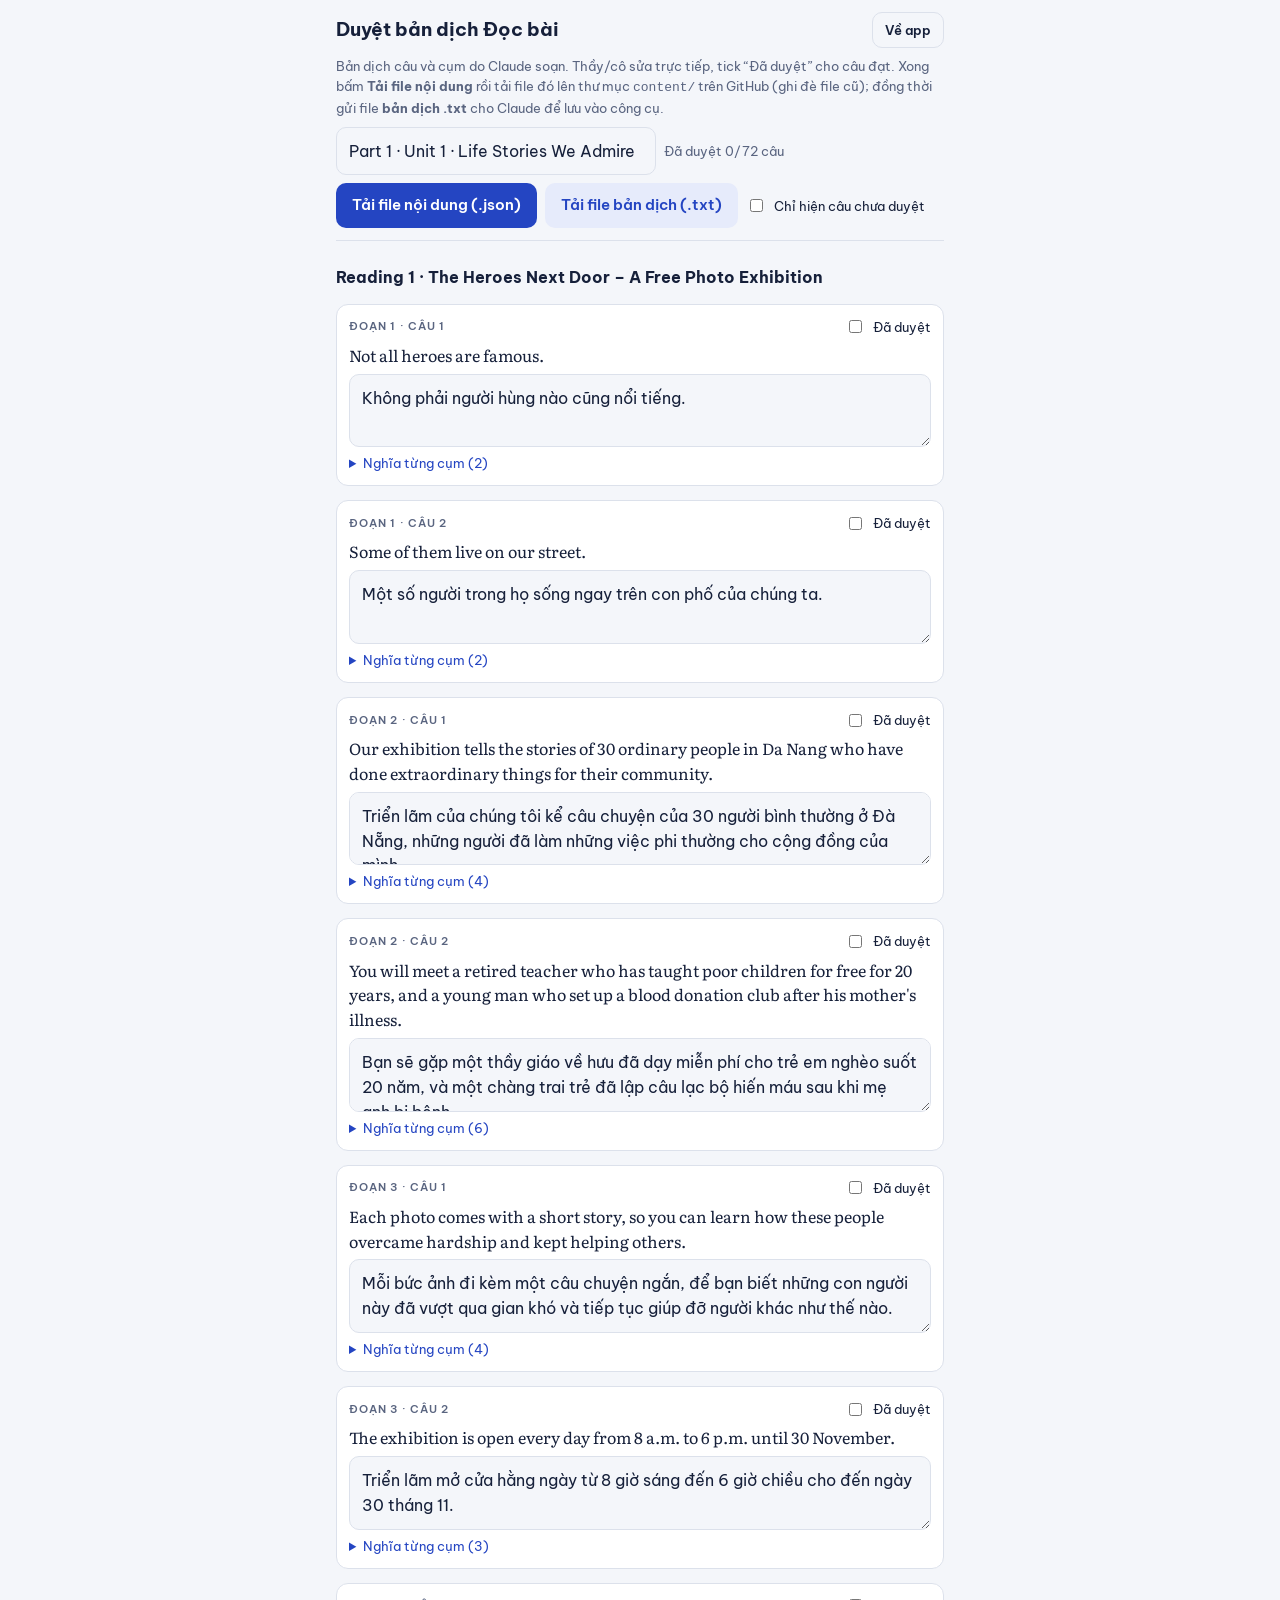
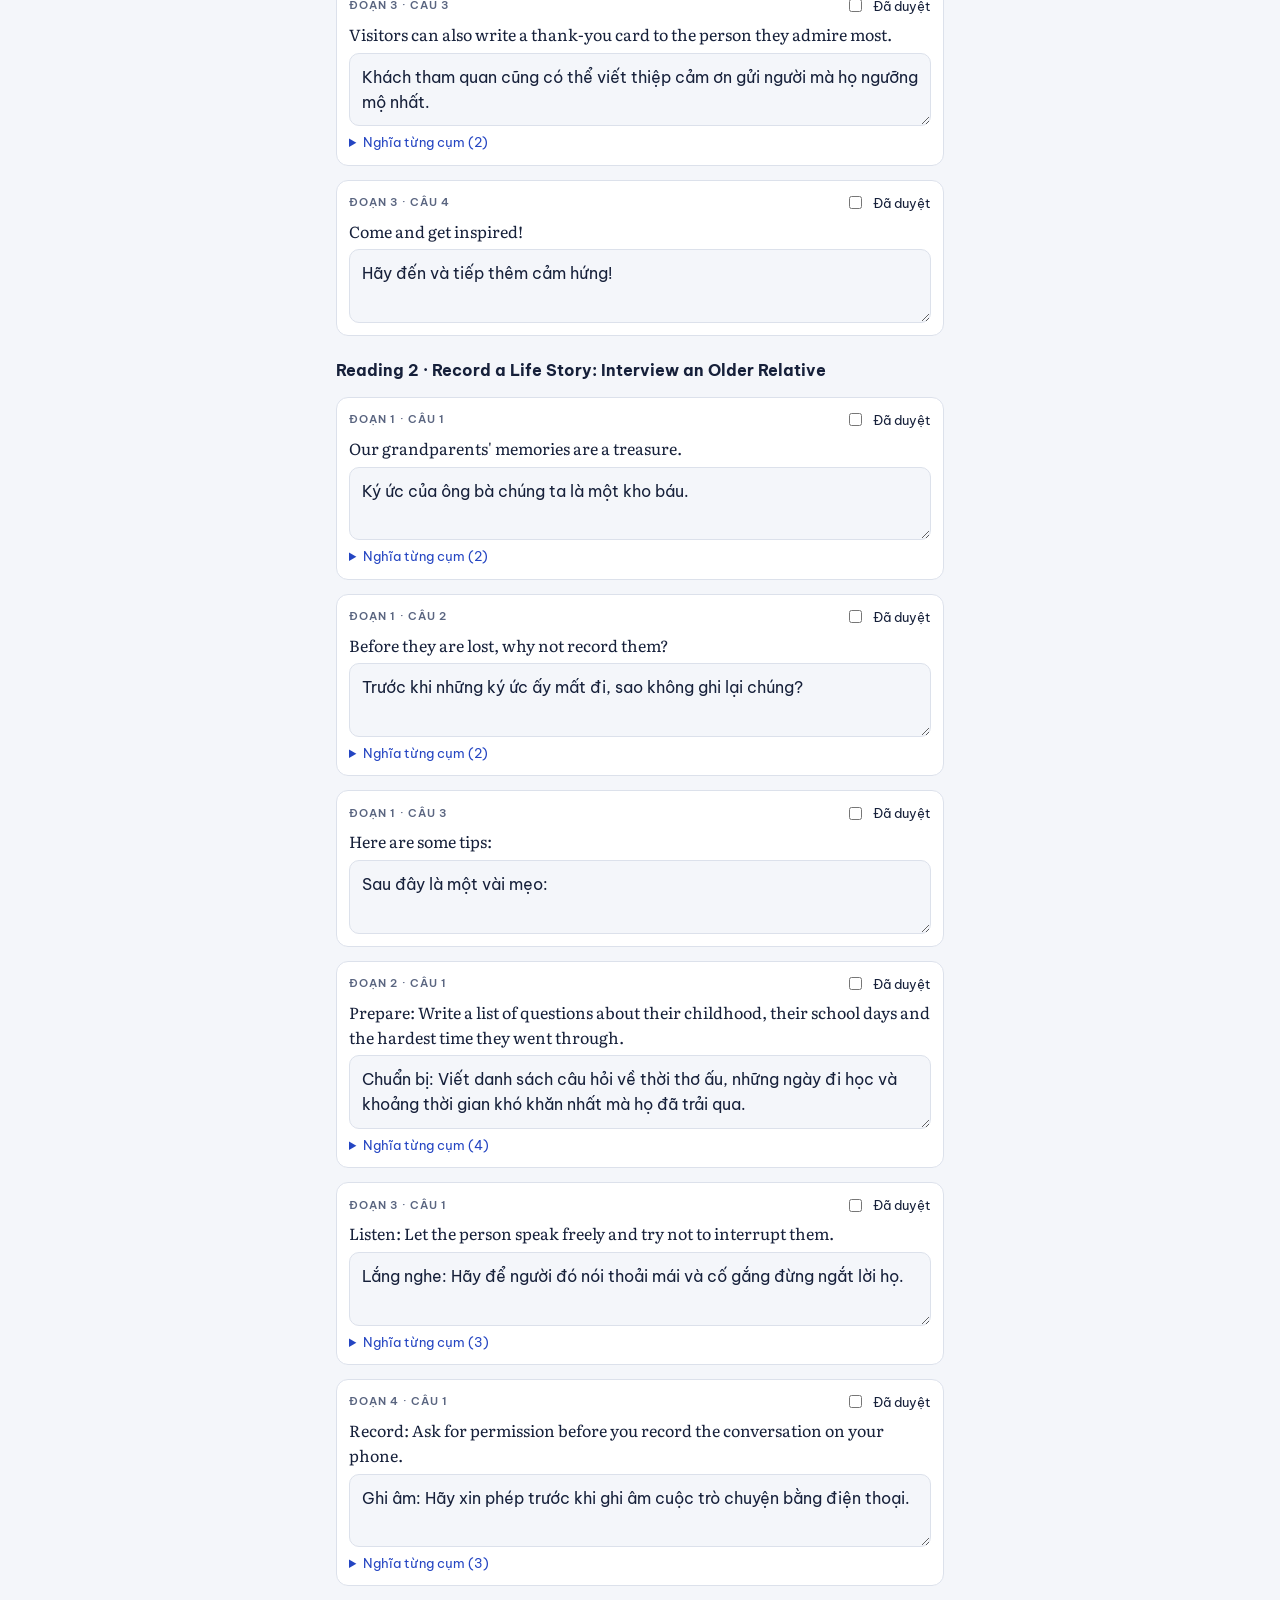
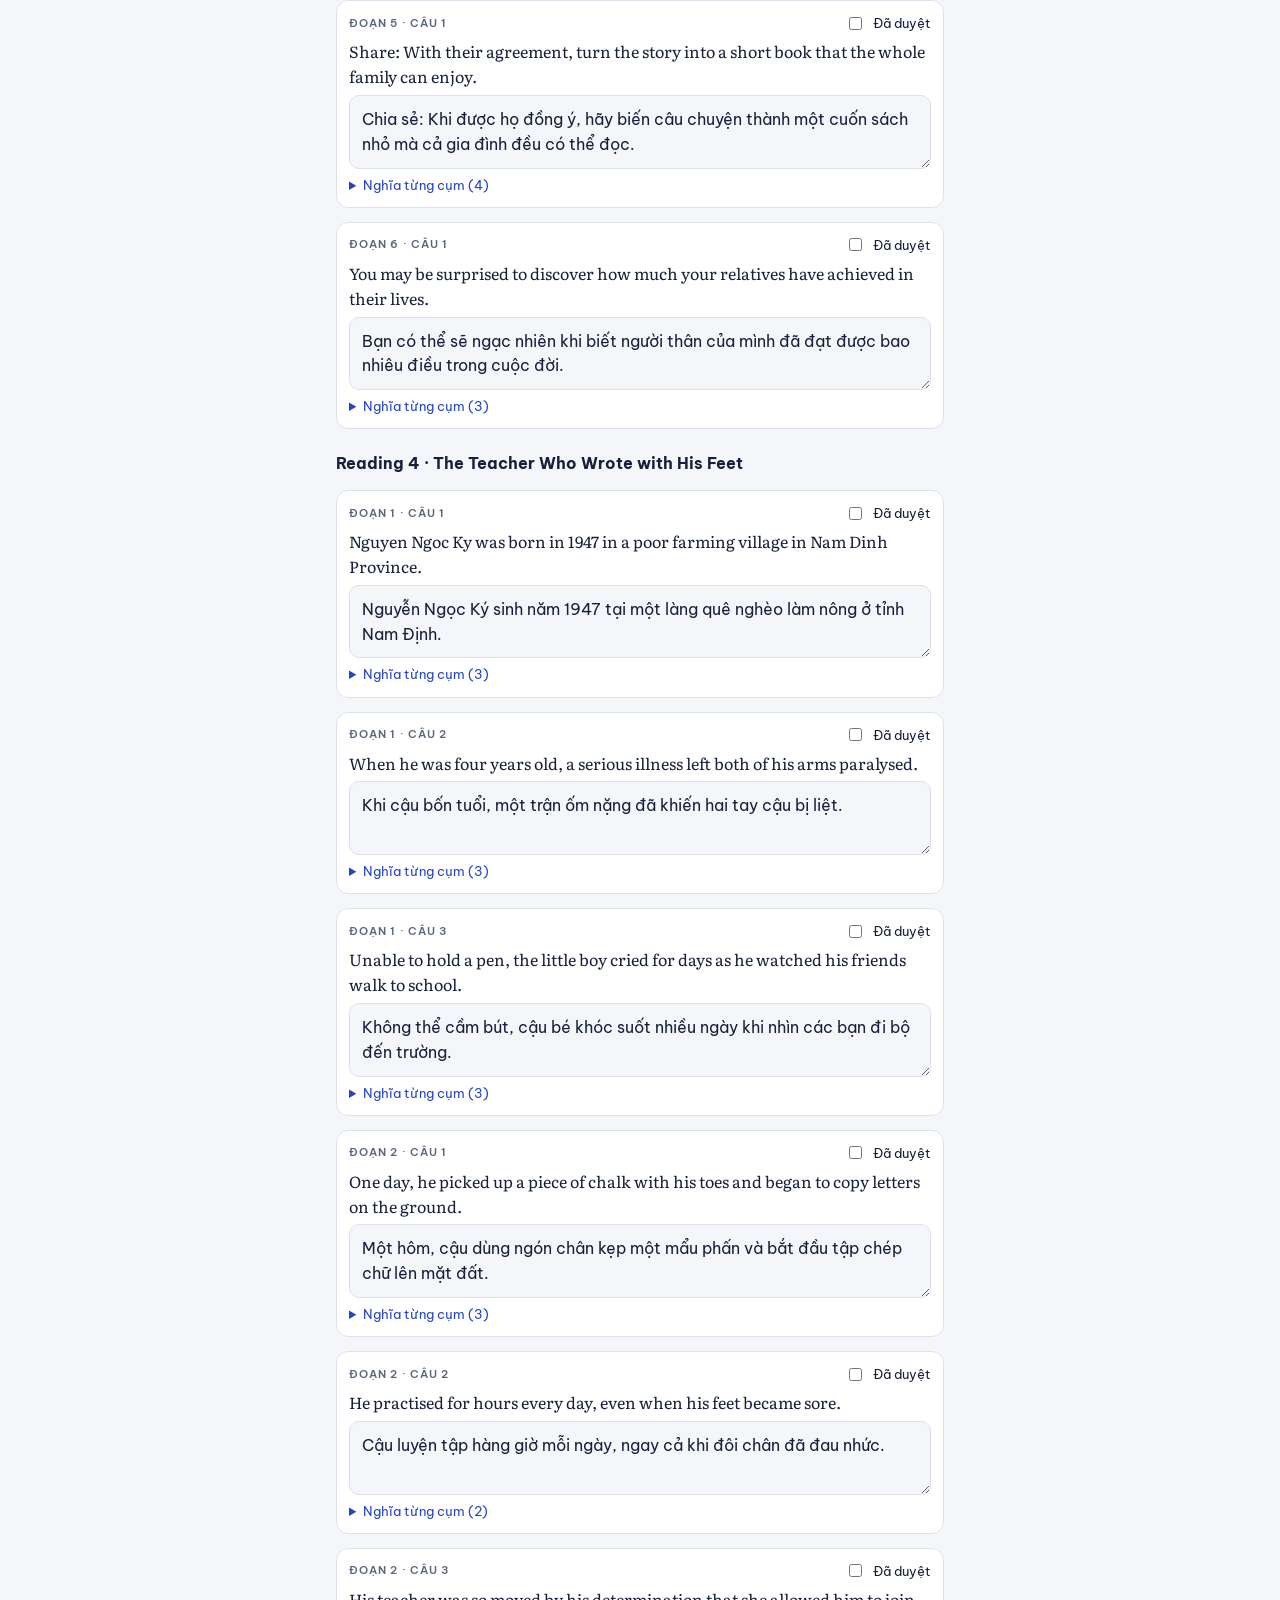
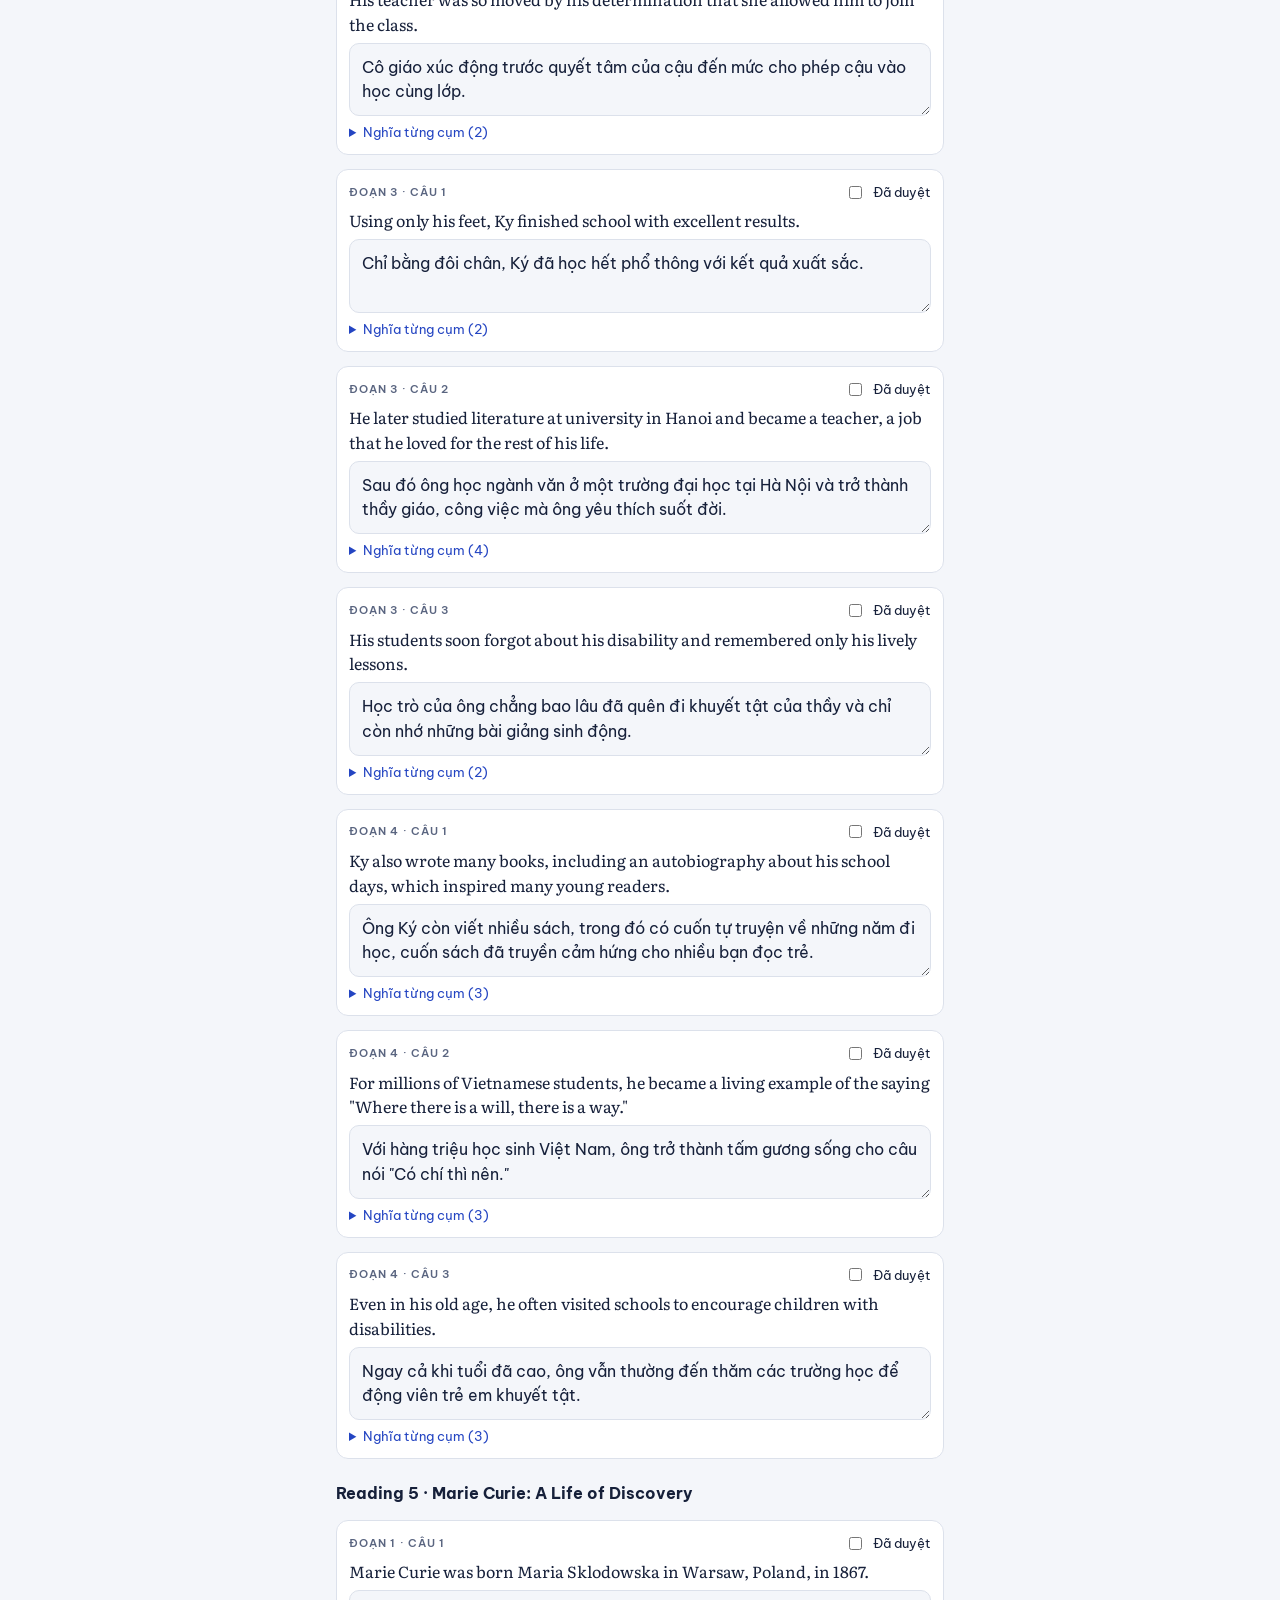
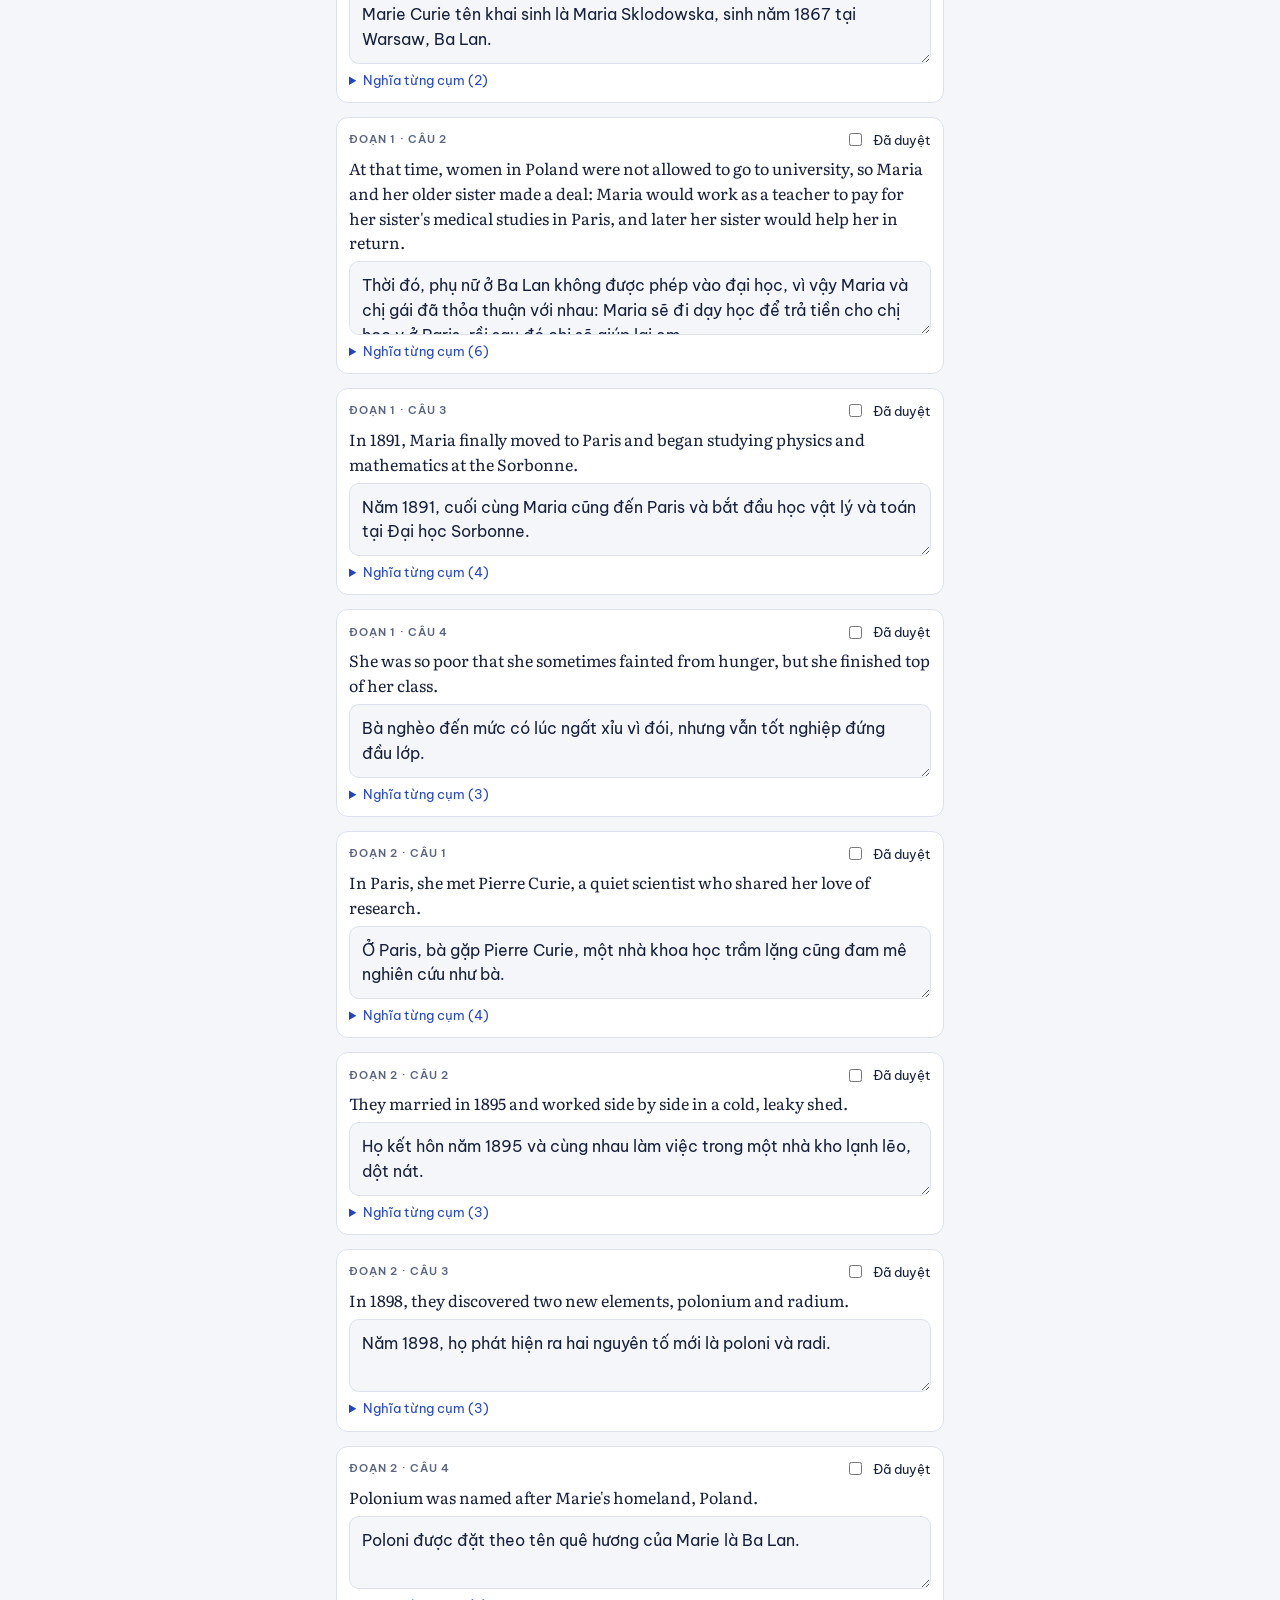
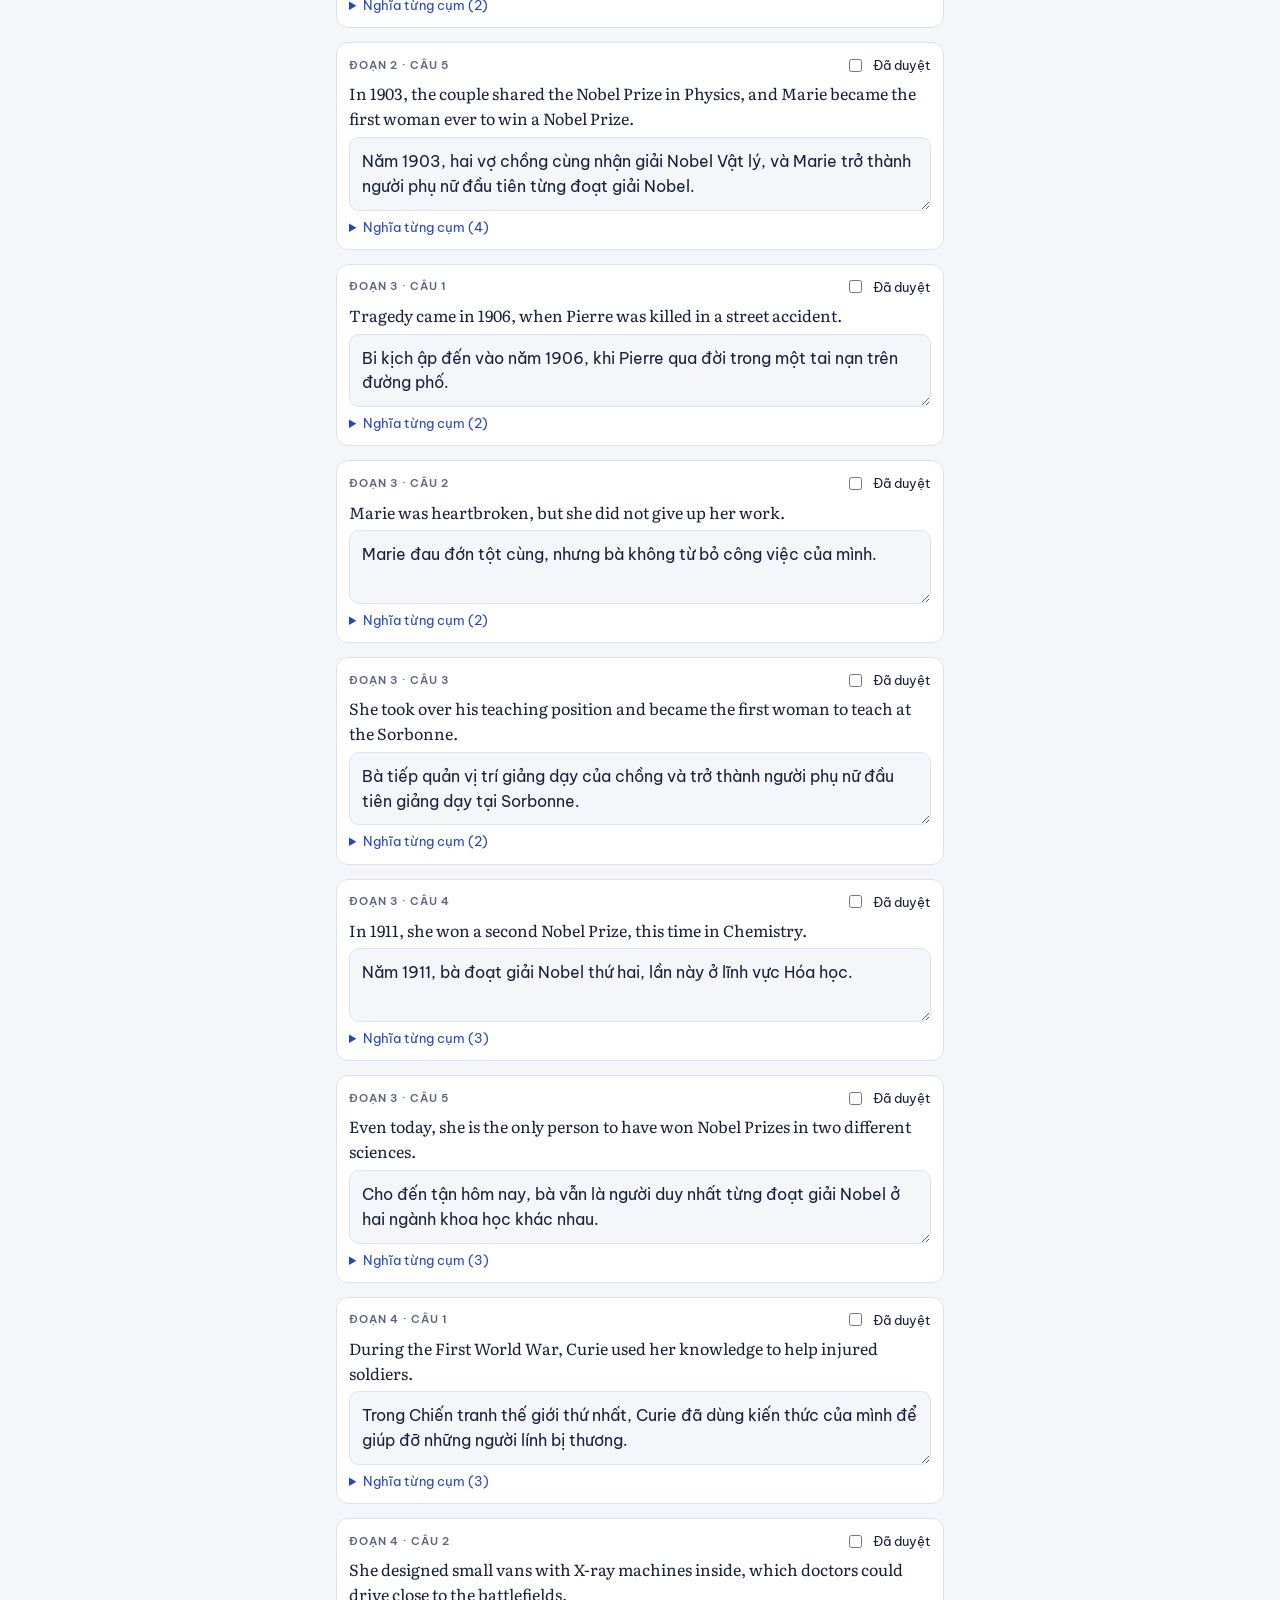
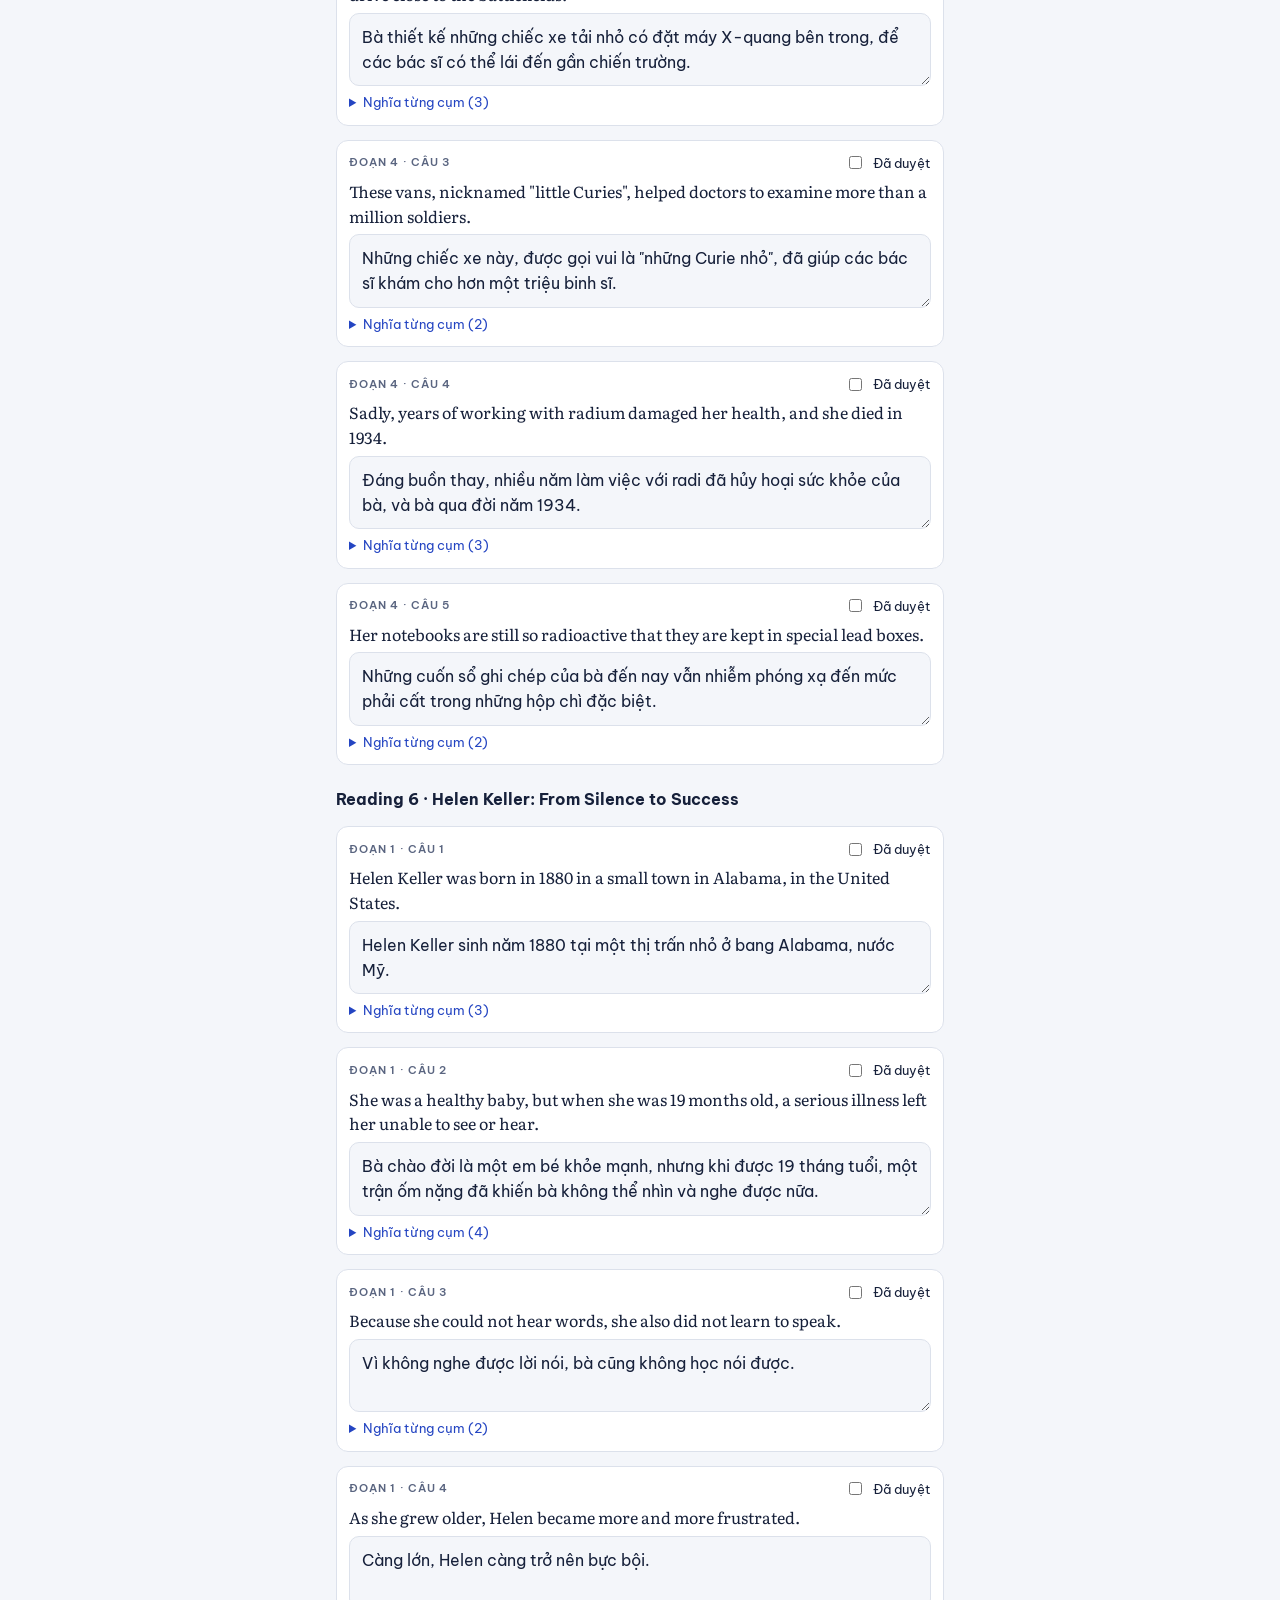
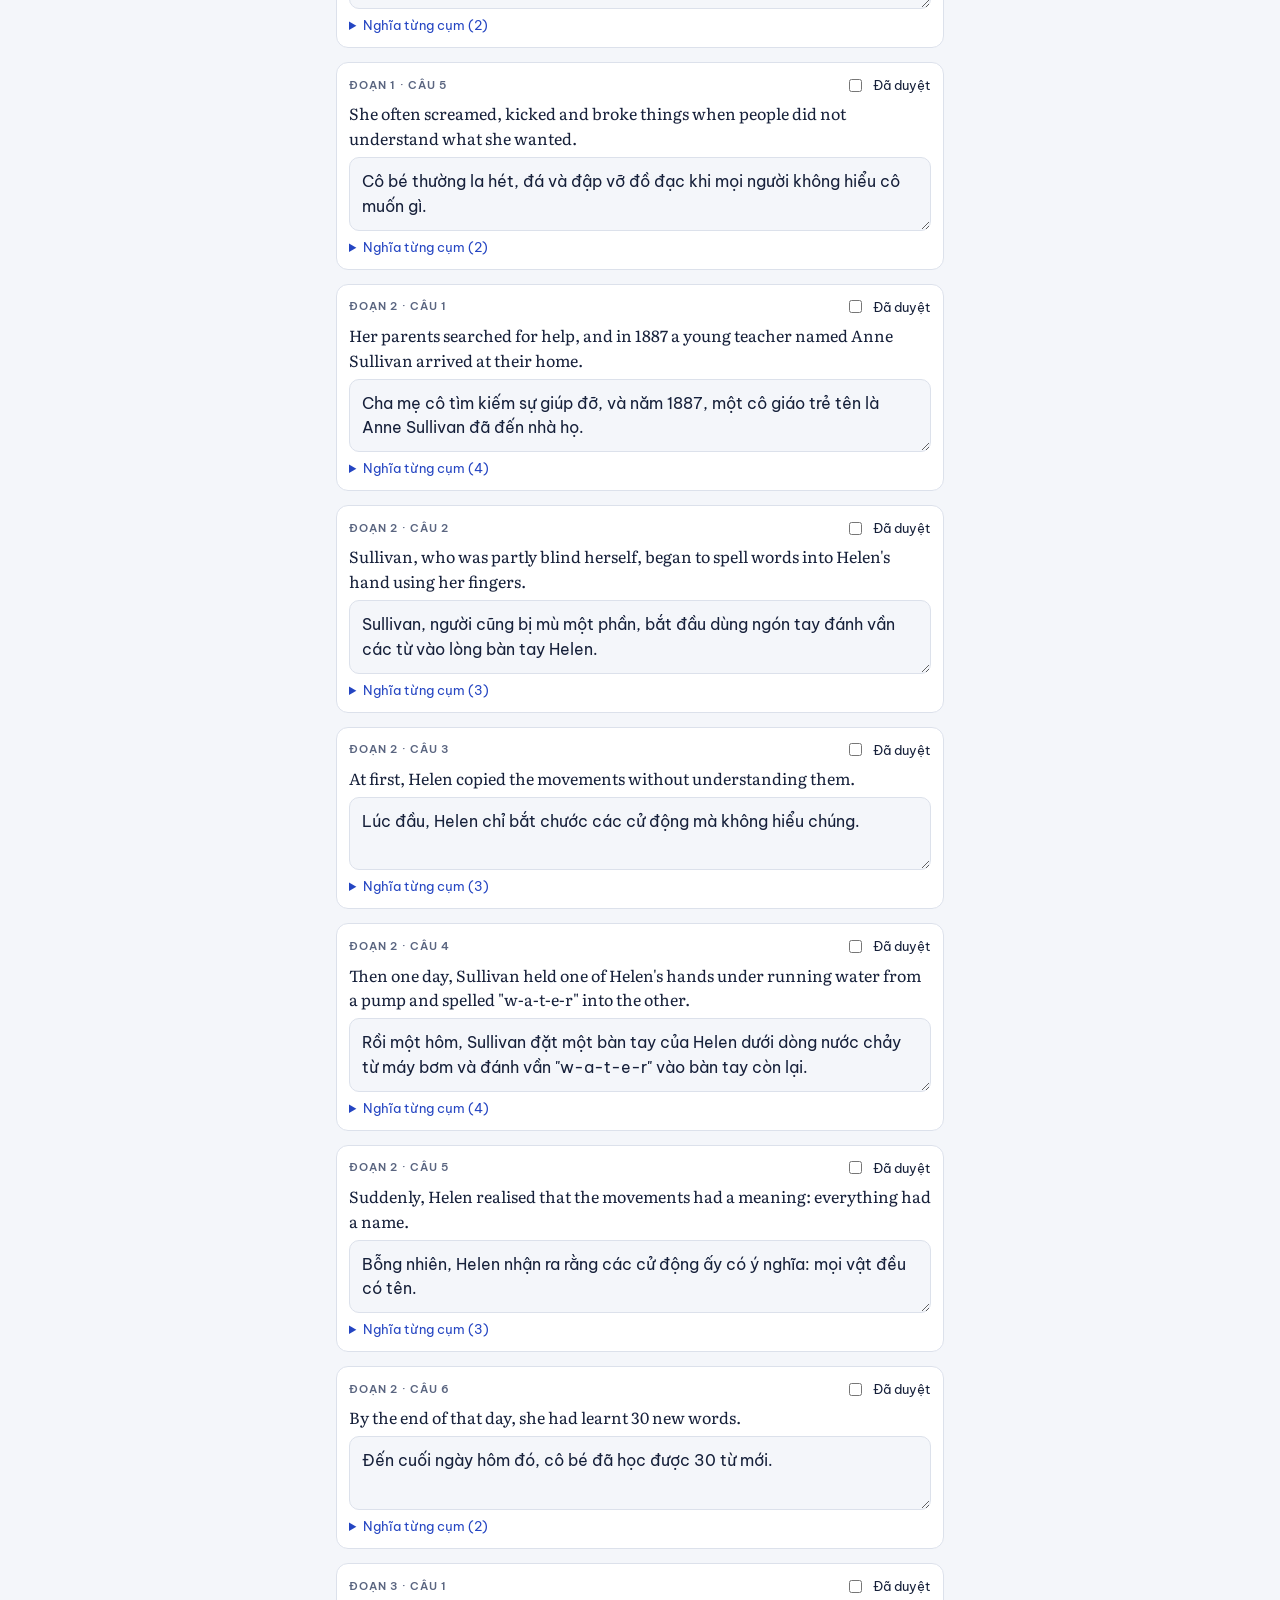
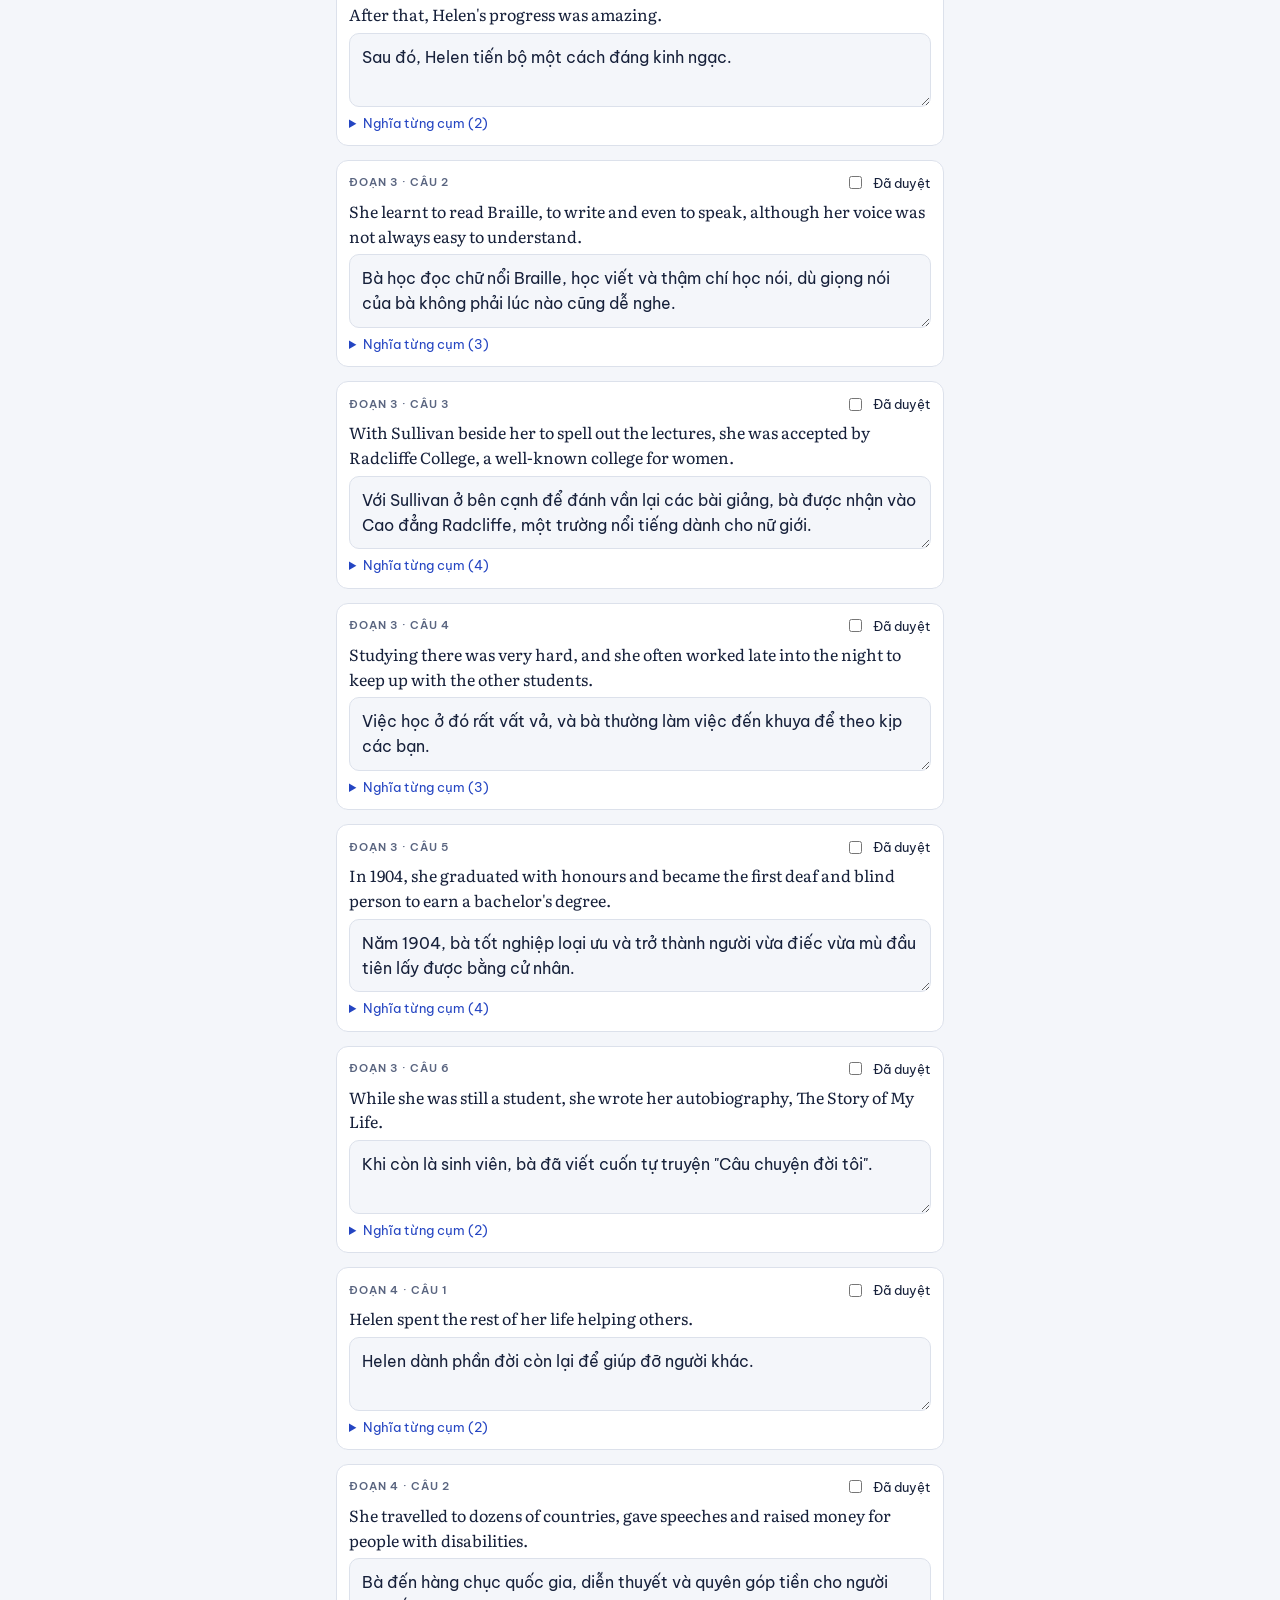
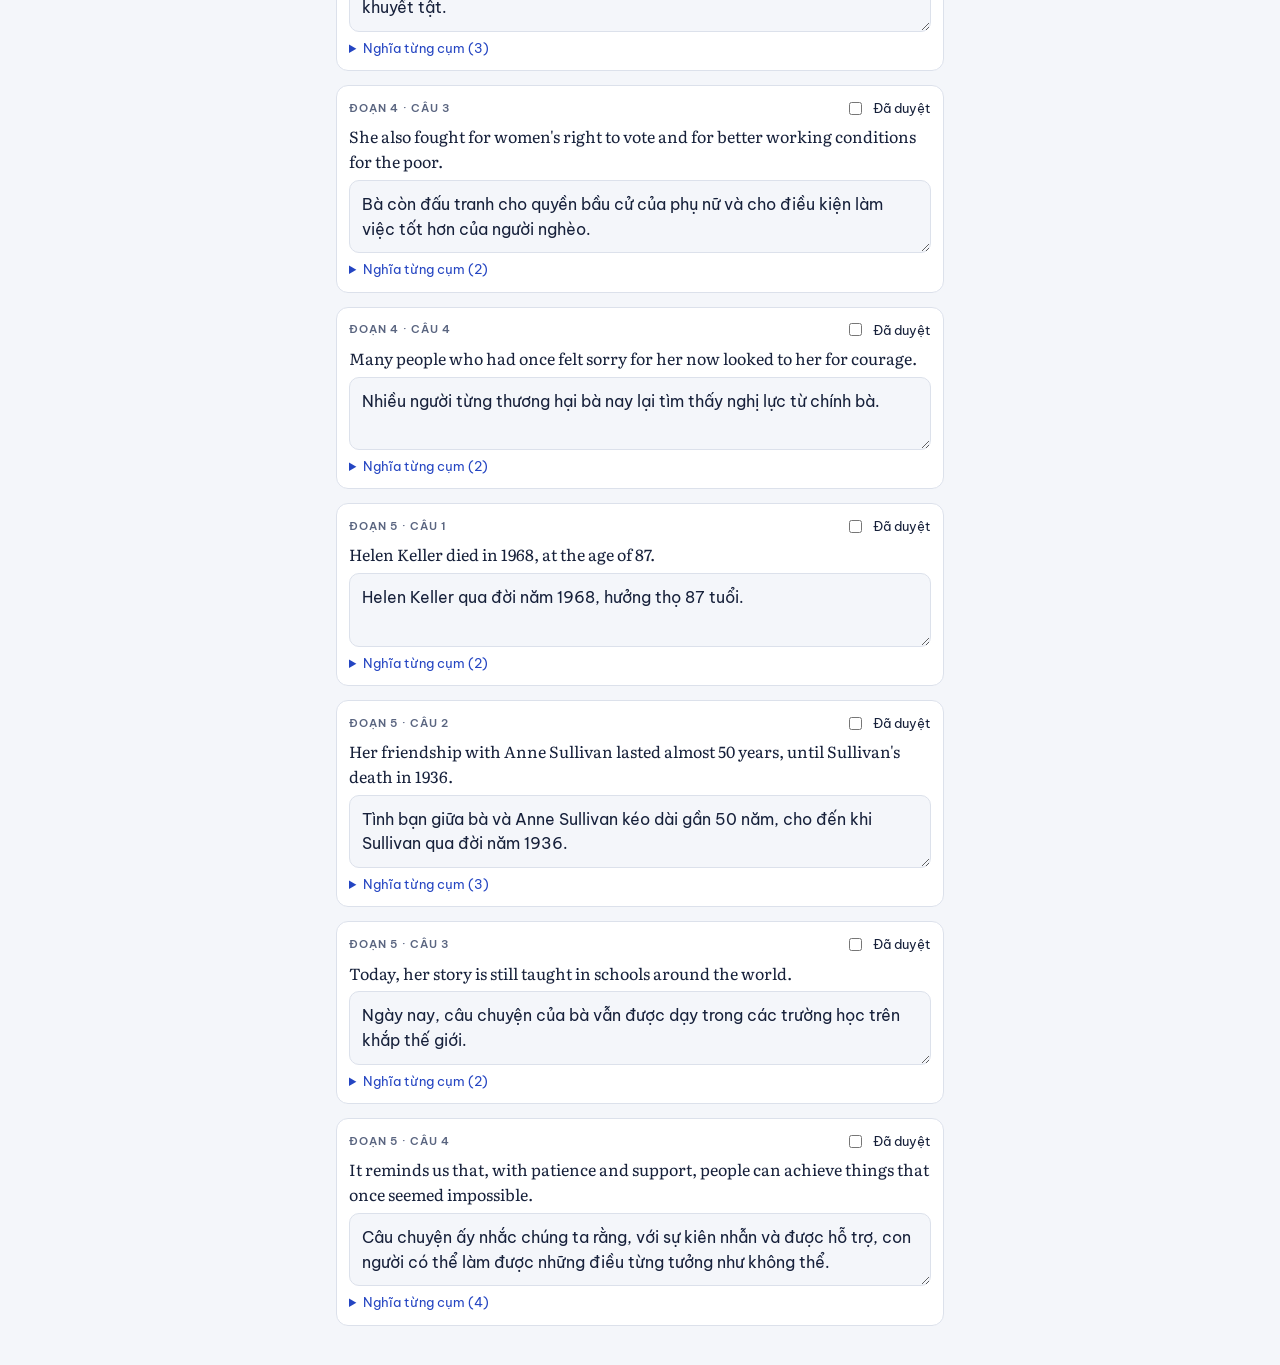
==== duyet.html @ 1cda09c6 "Add files via upload" ====
<!doctype html>
<html lang="vi">
<head>
<meta charset="utf-8">
<meta name="viewport" content="width=device-width, initial-scale=1, viewport-fit=cover">
<title>Duyệt bản dịch · Vocabulary 12</title>
<meta name="robots" content="noindex">
<link rel="stylesheet" href="https://fonts.googleapis.com/css2?family=Be+Vietnam+Pro:wght@400;500;600;700&family=Literata:opsz,wght@7..72,500;7..72,600&display=swap">
<link rel="stylesheet" href="css/app.css">
<style>
.wrap{padding-bottom:40px}
.sent{display:grid;gap:6px;border:1px solid var(--line);background:var(--card);border-radius:12px;padding:12px}
.sent.ok{border-color:var(--good)}
.sent .en{font-family:var(--f-word);font-size:16px}
.ck{display:grid;grid-template-columns:1fr 1fr;gap:6px;font-size:13px}
.ck input{font-size:14px;padding:7px 9px}
.ck .e{font-family:var(--f-word);padding:7px 0;color:var(--muted)}
.bar2{position:sticky;top:0;z-index:5;background:var(--paper);padding:12px 0;border-bottom:1px solid var(--line);display:grid;gap:8px}
@media (max-width:560px){.ck{grid-template-columns:1fr}.ck .e{padding:4px 0 0}}
</style>
</head>
<body>
<div class="wrap">
  <div class="bar2">
    <div class="row"><h2 style="font-size:19px" class="grow">Duyệt bản dịch Đọc bài</h2><a class="btn ghost sm" href="index.html">Về app</a></div>
    <p class="small muted" style="margin:0">Bản dịch câu và cụm do Claude soạn. Thầy/cô sửa trực tiếp, tick “Đã duyệt” cho câu đạt. Xong bấm <b>Tải file nội dung</b> rồi tải file đó lên thư mục <code>content/</code> trên GitHub (ghi đè file cũ); đồng thời gửi file <b>bản dịch .txt</b> cho Claude để lưu vào công cụ.</p>
    <div class="row"><select class="input" id="unitSel" style="max-width:320px"></select><span class="small muted grow" id="stat"></span></div>
    <div class="row"><button class="btn" type="button" id="dlJson">Tải file nội dung (.json)</button><button class="btn soft" type="button" id="dlTxt">Tải file bản dịch (.txt)</button><label class="row small"><input type="checkbox" id="onlyTodo"> Chỉ hiện câu chưa duyệt</label></div>
  </div>
  <div id="list" class="sec"></div>
</div>
<div class="toast" id="toast" hidden></div>
<script>
const esc=s=>String(s??'').replace(/[&<>"]/g,c=>({'&':'&amp;','<':'&lt;','>':'&gt;','"':'&quot;'}[c]));
let D=null, CAT=null;
const KEY=id=>'v12-duyet-'+id;
function toast(m){const t=document.getElementById('toast');t.textContent=m;t.hidden=false;setTimeout(()=>t.hidden=true,2500)}
async function init(){
  CAT=await (await fetch('content/catalog.json',{cache:'no-cache'})).json();
  const sel=document.getElementById('unitSel');
  sel.innerHTML=CAT.parts.flatMap(p=>p.units.filter(u=>u.ready).map(u=>`<option value="${u.id}">Part ${p.part} · Unit ${u.unit} · ${esc(u.title)}</option>`)).join('');
  sel.onchange=()=>load(sel.value); load(sel.value);
  document.getElementById('onlyTodo').onchange=render;
  document.getElementById('dlJson').onclick=()=>download(D.id+'.json',JSON.stringify(D),'application/json');
  document.getElementById('dlTxt').onclick=()=>download(D.id+'.txt',toTxt(),'text/plain');
}
async function load(id){
  D=await (await fetch('content/'+id+'.json',{cache:'no-cache'})).json();
  try{const saved=JSON.parse(localStorage.getItem(KEY(id))||'null');if(saved&&saved.hash===D.contentHash)applySaved(saved.edits)}catch(e){}
  render();
}
function each(fn){D.texts.forEach((t,ti)=>t.paras.forEach((p,pi)=>p.forEach((s,si)=>fn(s,t,`${ti}.${pi}.${si}`))))}
function applySaved(ed){each((s,t,k)=>{if(ed[k]){Object.assign(s,ed[k])}})}
function persist(){const ed={};each((s,t,k)=>{ed[k]={vi:s.vi,chunks:s.chunks,by:s.by}});try{localStorage.setItem(KEY(D.id),JSON.stringify({hash:D.contentHash,edits:ed}))}catch(e){}stat()}
function stat(){let n=0,ok=0;each(s=>{n++;if(s.by==='gv')ok++});document.getElementById('stat').textContent=`Đã duyệt ${ok}/${n} câu`}
function render(){
  const only=document.getElementById('onlyTodo').checked;
  let h='';
  D.texts.forEach((t,ti)=>{
    h+=`<h3 style="font-size:16px;margin-top:8px">${esc(t.label)} · ${esc(t.title)}</h3>`;
    t.paras.forEach((p,pi)=>p.forEach((s,si)=>{
      const k=`${ti}.${pi}.${si}`; if(only&&s.by==='gv')return;
      const ch=(s.chunks&&s.chunks.length?s.chunks:[[s.en,s.vi||'']]);
      h+=`<div class="sent ${s.by==='gv'?'ok':''}" data-k="${k}">
        <div class="row"><span class="label">Đoạn ${pi+1} · câu ${si+1}</span><span class="grow"></span><label class="row small"><input type="checkbox" data-ok ${s.by==='gv'?'checked':''}> Đã duyệt</label></div>
        <div class="en">${esc(s.en)}</div>
        <textarea class="input" data-vi style="min-height:60px">${esc(s.vi||'')}</textarea>
        <details ${ch.length>1?'':'hidden'}><summary class="small" style="cursor:pointer;color:var(--accent)">Nghĩa từng cụm (${ch.length})</summary>
          <div style="display:grid;gap:6px;margin-top:6px">${ch.map((c,ci)=>`<div class="ck"><div class="e">${esc(c[0])}</div><input class="input" data-ck="${ci}" value="${esc(c[1])}"></div>`).join('')}</div></details>
      </div>`;
    }));
  });
  const L=document.getElementById('list');L.innerHTML=h;stat();
  L.querySelectorAll('.sent').forEach(box=>{
    const [ti,pi,si]=box.dataset.k.split('.').map(Number); const s=D.texts[ti].paras[pi][si];
    if(!s.chunks||!s.chunks.length)s.chunks=[[s.en,s.vi||'']];
    box.querySelector('[data-vi]').oninput=e=>{s.vi=e.target.value;if(s.chunks.length===1)s.chunks[0][1]=s.vi;persist()};
    box.querySelectorAll('[data-ck]').forEach(inp=>inp.oninput=()=>{s.chunks[+inp.dataset.ck][1]=inp.value;persist()});
    box.querySelector('[data-ok]').onchange=e=>{s.by=e.target.checked?'gv':'claude';box.classList.toggle('ok',e.target.checked);persist()};
  });
}
function toTxt(){
  let out=`# ${D.id} — bản dịch Đọc bài (xuất từ trang duyệt ${new Date().toLocaleDateString('vi-VN')})\n`;
  D.texts.forEach(t=>{out+=`\n# ---------- ${t.label} ----------\n`;t.paras.forEach(p=>p.forEach(s=>{
    out+=`${s.en}\n= ${s.vi||''}\n`; if(s.by==='gv')out+='@by gv\n';
    const ch=s.chunks||[]; if(ch.length>1)ch.forEach(c=>out+=`  ${c[0]} || ${c[1]}\n`); out+='\n';
  }))});
  return out;
}
function download(name,text,type){const a=document.createElement('a');a.href=URL.createObjectURL(new Blob([text],{type}));a.download=name;document.body.appendChild(a);a.click();setTimeout(()=>{URL.revokeObjectURL(a.href);a.remove()},1500);toast('Đã tải '+name)}
init().catch(e=>{document.getElementById('list').innerHTML='<div class="notice">Không tải được dữ liệu: '+esc(e.message)+'</div>'});
</script>
</body>
</html>
---- css/app.css ----
/* Vocabulary 12 — giao diện giữ nguyên bản demo (Unit 1 – Part 2), bổ sung phần chọn Unit, cài đặt, kiểm tra. */
:root{
  --paper:#F4F6FA; --card:#FFFFFF; --ink:#16203A; --muted:#5A6580; --line:#DCE1EB;
  --accent:#2445C2; --accent-soft:#E6EBFB; --mark:#FFE45C; --mark-ink:#16203A;
  --good:#1D7F53; --good-soft:#E2F3EA; --bad:#B9352B; --bad-soft:#FBE7E4; --warn:#9A6400; --warn-soft:#FFF3D6;
  --f-ui:"Be Vietnam Pro",system-ui,-apple-system,"Segoe UI",Roboto,sans-serif;
  --f-word:"Literata",Georgia,"Times New Roman",serif;
  --f-ipa:"Segoe UI","Lucida Sans Unicode","Noto Sans","DejaVu Sans",sans-serif;
  --r:12px;
}
@media (prefers-color-scheme: dark){:root:not([data-theme="light"]){
  --paper:#0E1320; --card:#161E31; --ink:#E6EAF4; --muted:#97A2BC; --line:#29344E;
  --accent:#8EA5FF; --accent-soft:#1E2A4C; --mark:#E7C832; --mark-ink:#16203A;
  --good:#53C691; --good-soft:#15301F; --bad:#FF8478; --bad-soft:#3A1B1A; --warn:#F2BC4B; --warn-soft:#352812; color-scheme:dark}}
:root[data-theme="dark"]{
  --paper:#0E1320; --card:#161E31; --ink:#E6EAF4; --muted:#97A2BC; --line:#29344E;
  --accent:#8EA5FF; --accent-soft:#1E2A4C; --mark:#E7C832; --mark-ink:#16203A;
  --good:#53C691; --good-soft:#15301F; --bad:#FF8478; --bad-soft:#3A1B1A; --warn:#F2BC4B; --warn-soft:#352812; color-scheme:dark}
*{box-sizing:border-box}
html{-webkit-text-size-adjust:100%}
body{margin:0;background:var(--paper);color:var(--ink);font-family:var(--f-ui);font-size:15px;line-height:1.55;-webkit-font-smoothing:antialiased;-webkit-tap-highlight-color:transparent}
.wrap{max-width:640px;margin:0 auto;padding-left:max(16px,env(safe-area-inset-left,0px));padding-right:max(16px,env(safe-area-inset-right,0px));padding-block:0 120px}
button{font:inherit;color:inherit;cursor:pointer}
button:focus-visible,input:focus-visible,textarea:focus-visible,summary:focus-visible,select:focus-visible{outline:2px solid var(--accent);outline-offset:2px}
h1,h2,h3{margin:0;text-wrap:balance}
/* top */
.top{position:sticky;top:0;z-index:5;background:var(--paper);padding-top:calc(14px + env(safe-area-inset-top,0px));padding-bottom:10px;border-bottom:1px solid var(--line)}
.book{display:flex;justify-content:space-between;align-items:center;gap:8px}
.unit-btn{background:none;border:0;padding:0;text-align:left;display:flex;flex-direction:column;min-width:0;flex:1}
.unit-btn small{font-size:11px;letter-spacing:.08em;text-transform:uppercase;color:var(--muted);font-weight:600;white-space:nowrap;overflow:hidden;text-overflow:ellipsis;max-width:100%}
.h1row{display:flex;align-items:center;gap:4px;min-width:0}
.h1row h1{font-family:var(--f-word);font-size:19px;font-weight:600;white-space:nowrap;overflow:hidden;text-overflow:ellipsis}
.h1row svg{width:18px;height:18px;flex:none;stroke:var(--muted);fill:none;stroke-width:2;stroke-linecap:round;stroke-linejoin:round}
.icon-btn{position:relative;flex:none;width:40px;height:40px;border-radius:12px;border:1px solid var(--line);background:var(--card);display:grid;place-items:center}
.icon-btn svg{width:20px;height:20px;stroke:currentColor;fill:none;stroke-width:1.8;stroke-linecap:round;stroke-linejoin:round}
.dot-new{position:absolute;top:6px;right:6px;width:9px;height:9px;border-radius:50%;background:var(--bad);border:2px solid var(--card)}
.strip{display:grid;grid-template-columns:repeat(3,1fr);gap:8px;margin-top:10px}
.stat{background:var(--card);border:1px solid var(--line);border-radius:10px;padding:7px 10px;text-align:left;display:flex;flex-direction:column;gap:0}
.stat b{font-size:18px;font-variant-numeric:tabular-nums;line-height:1.2}
.stat span{font-size:11.5px;color:var(--muted)}
.stat.hot b{color:var(--accent)}
.stat.alert b{color:var(--bad)}
/* nav */
.nav{position:fixed;left:0;right:0;bottom:0;z-index:10;background:var(--card);border-top:1px solid var(--line);padding-bottom:env(safe-area-inset-bottom,0px);padding-left:env(safe-area-inset-left,0px);padding-right:env(safe-area-inset-right,0px)}
.nav-in{max-width:640px;margin:0 auto;display:grid;grid-template-columns:repeat(7,1fr)}
.nav button{background:none;border:0;padding:8px 1px 9px;display:flex;flex-direction:column;align-items:center;gap:3px;font-size:10.5px;white-space:nowrap;font-weight:500;color:var(--muted);position:relative}
.nav button svg{width:22px;height:22px;stroke:currentColor;fill:none;stroke-width:1.8;stroke-linecap:round;stroke-linejoin:round}
.nav button[aria-current="page"]{color:var(--accent);font-weight:700}
.nav .badge{position:absolute;top:4px;left:calc(50% + 6px);background:var(--bad);color:#fff;font-size:10px;font-weight:700;border-radius:9px;padding:0 5px;min-width:16px;line-height:16px}
/* common */
.sec{display:flex;flex-direction:column;gap:14px;padding-top:16px}
.sec-h{display:flex;justify-content:space-between;align-items:flex-end;gap:10px;flex-wrap:wrap}
.sec-h h2{font-size:20px;font-weight:700}
.sec-h p{margin:2px 0 0;color:var(--muted);font-size:13.5px}
.seg{display:flex;gap:6px;flex-wrap:wrap}
.chip{border:1px solid var(--line);background:var(--card);border-radius:999px;padding:6px 12px;font-size:13px;font-weight:500;display:inline-flex;align-items:center;gap:6px}
.chip[aria-pressed="true"]{background:var(--ink);border-color:var(--ink);color:var(--paper)}
.chip:disabled{opacity:.45;cursor:not-allowed}
.chip .dot{width:7px;height:7px;border-radius:50%;background:var(--line)}
.chip .dot.half{background:var(--warn)} .chip .dot.full{background:var(--good)}
.panel{background:var(--card);border:1px solid var(--line);border-radius:var(--r);padding:16px}
.btn{border:0;border-radius:10px;padding:11px 16px;font-weight:600;font-size:14.5px;background:var(--accent);color:var(--card);display:inline-flex;align-items:center;justify-content:center;gap:8px;text-decoration:none}
.btn.ghost{background:transparent;color:var(--ink);border:1px solid var(--line)}
.btn.soft{background:var(--accent-soft);color:var(--accent)}
.btn.danger{background:var(--bad);color:#fff}
.btn.sm{padding:7px 12px;font-size:13px}
.btn:disabled{opacity:.45;cursor:not-allowed}
.row{display:flex;gap:8px;flex-wrap:wrap;align-items:center}
.row.end{justify-content:flex-end}
.grow{flex:1 1 auto}
.muted{color:var(--muted)}
.small{font-size:13px}
.label{font-size:11px;letter-spacing:.08em;text-transform:uppercase;color:var(--muted);font-weight:600}
mark,.mk{background:var(--mark);color:var(--mark-ink);padding:0 3px;border-radius:3px}
.speak{border:1px solid var(--line);background:var(--card);border-radius:999px;padding:5px 11px;font-size:12.5px;font-weight:600;display:inline-flex;align-items:center;gap:5px}
.speak svg{width:15px;height:15px;stroke:currentColor;fill:none;stroke-width:2}
.progress{height:6px;background:var(--line);border-radius:6px;overflow:hidden}
.progress i{display:block;height:100%;background:var(--accent);border-radius:6px;transition:width .3s}
.notice{background:var(--warn-soft);color:var(--ink);border-radius:10px;padding:10px 12px;font-size:13.5px}
.notice b{color:var(--warn)}
.mt-tag{display:inline-flex;align-items:center;gap:5px;font-size:11.5px;font-weight:600;color:var(--warn);background:var(--warn-soft);border-radius:6px;padding:2px 8px;font-family:var(--f-ui);line-height:1.5}
/* flashcard */
.card{background:var(--card);border:1px solid var(--line);border-radius:16px;padding:22px 20px;min-height:290px;display:flex;flex-direction:column;gap:12px;position:relative}
.card .pos{font-size:12px;color:var(--muted);font-weight:600}
.headword{font-family:var(--f-word);font-size:clamp(30px,8vw,40px);font-weight:600;line-height:1.15;overflow-wrap:anywhere}
.ipa{font-family:var(--f-ipa);color:var(--muted);font-size:15px}
.meaning{font-size:18px;font-weight:600}
.kv{display:grid;gap:8px}
.kv div{font-size:14px}
.kv b{font-weight:600}
.ex{font-family:var(--f-word);font-size:16.5px;line-height:1.5}
.tr{color:var(--muted);font-size:13.5px}
.syn{display:flex;gap:6px;flex-wrap:wrap;font-size:13px}
.syn span{border-radius:6px;padding:2px 8px}
.syn .s{background:var(--good-soft);color:var(--good)} .syn .a{background:var(--bad-soft);color:var(--bad)}
.rate{display:grid;grid-template-columns:repeat(3,1fr);gap:8px}
.rate button{border:1px solid var(--line);background:var(--card);border-radius:10px;padding:10px 4px;font-weight:600;font-size:13.5px}
.rate .r0{color:var(--bad)} .rate .r1{color:var(--warn)} .rate .r2{color:var(--good)}
.rate button.on{border-width:2px;border-color:currentColor;background:var(--paper)}
.fcard{width:100%;text-align:left;font:inherit;color:inherit;cursor:pointer;min-height:250px;transition:transform .25s}
.fcard.back{background:var(--accent-soft)}
.fcard:active{transform:scale(.99)}
.face-tag{font-size:10.5px;letter-spacing:.08em;text-transform:uppercase;color:var(--muted);font-weight:700}
.headword.sm{font-size:24px}
.flip-hint{margin-top:auto;font-size:12.5px;color:var(--muted);border-top:1px dashed var(--line);padding-top:10px;display:block}
/* questions */
.q-stem{font-size:16.5px;font-weight:500;line-height:1.5}
.q-stem b,.q-stem strong{background:var(--mark);color:var(--mark-ink);padding:0 3px;border-radius:3px;font-weight:600}
.opts{display:grid;gap:8px}
.opt{text-align:left;border:1px solid var(--line);background:var(--card);border-radius:10px;padding:11px 13px;display:flex;gap:10px;align-items:flex-start;font-size:15px}
.opt .k{font-weight:700;color:var(--muted);min-width:18px}
.opt.sel{border-color:var(--accent);background:var(--accent-soft)}
.opt.ok{border-color:var(--good);background:var(--good-soft)}
.opt.no{border-color:var(--bad);background:var(--bad-soft)}
.opt:disabled{cursor:default}
.verdict{font-weight:700;font-size:15px}
.verdict.ok{color:var(--good)} .verdict.no{color:var(--bad)} .verdict.mid{color:var(--warn)}
.expl{display:grid;gap:5px;font-size:14px;border-top:1px solid var(--line);padding-top:10px}
.expl p{margin:0}
.expl .right{color:var(--good);font-weight:500}
.input{width:100%;border:1px solid var(--line);background:var(--paper);color:var(--ink);border-radius:10px;padding:11px 12px;font:inherit;font-size:16px}
textarea.input{min-height:84px;resize:vertical}
select.input{appearance:none;-webkit-appearance:none}
.input.good{border-color:var(--good);background:var(--good-soft)}
.input.badf{border-color:var(--bad)}
.fld{display:grid;gap:4px}
.steps{display:flex;gap:6px}
.steps span{flex:1;height:4px;border-radius:4px;background:var(--line)}
.steps span.on{background:var(--accent)}
.items{display:grid;gap:6px;font-size:15px;line-height:1.5}
.items div{display:flex;gap:8px}
.items .k{font-weight:700;color:var(--muted);min-width:16px}
.qhead{font-family:var(--f-word);font-size:15.5px}
/* passage */
details.passage{background:var(--card);border:1px solid var(--line);border-radius:var(--r)}
details.passage summary{padding:12px 14px;font-weight:600;cursor:pointer}
.passage-body{max-height:46vh;overflow:auto;padding:0 14px 14px;font-family:var(--f-word);font-size:15.5px;line-height:1.6}
.passage-body p{margin:0 0 10px}
.passage-body .pn{font-family:var(--f-ui);font-size:11px;font-weight:700;color:var(--muted);margin-right:6px}
.passage-body b{background:var(--mark);color:var(--mark-ink);padding:0 2px;border-radius:2px}
.passage-body u{text-decoration-color:var(--accent);text-decoration-thickness:2px;text-underline-offset:3px}
.passage-body .blank{font-family:var(--f-ui);font-size:12.5px;font-weight:700;border-bottom:2px solid var(--line);padding:0 4px;color:var(--muted);white-space:nowrap}
.passage-body .blank.cur{border-color:var(--accent);color:var(--accent);background:var(--accent-soft);border-radius:4px 4px 0 0}
.passage-body .ins{font-family:var(--f-ui);font-size:12px;font-weight:700;color:var(--accent)}
.src{font-family:var(--f-ui);font-size:12px;color:var(--muted)}
/* notebook */
.bars{display:grid;gap:8px}
.bar{display:grid;grid-template-columns:minmax(0,1fr) 2.2em;gap:10px;align-items:center;font-size:13.5px}
.bar .t{display:flex;flex-direction:column;gap:4px;min-width:0}
.bar .t span{overflow:hidden;text-overflow:ellipsis;white-space:nowrap}
.bar .track{height:8px;background:var(--line);border-radius:4px;overflow:hidden}
.bar .track i{display:block;height:100%;background:var(--bad);border-radius:4px}
.bar b{text-align:right;font-variant-numeric:tabular-nums}
.wrong{border:1px solid var(--line);background:var(--card);border-radius:var(--r);padding:14px;display:grid;gap:8px}
.tag{display:inline-block;font-size:11.5px;font-weight:600;border-radius:6px;padding:2px 8px;background:var(--bad-soft);color:var(--bad)}
.tag.src2{background:var(--accent-soft);color:var(--accent)}
.tag.unit{background:var(--paper);color:var(--muted);border:1px solid var(--line)}
.pips{display:inline-flex;gap:4px;vertical-align:middle}
.pips i{width:9px;height:9px;border-radius:50%;border:1.5px solid var(--good)}
.pips i.on{background:var(--good)}
/* review chart */
.sched{display:grid;grid-template-columns:repeat(7,1fr);gap:6px;align-items:end;height:96px;margin-top:6px}
.sched div{display:flex;flex-direction:column;align-items:center;justify-content:flex-end;gap:3px;height:100%;font-size:11px;color:var(--muted);font-variant-numeric:tabular-nums}
.sched i{display:block;width:100%;max-width:28px;background:var(--accent);border-radius:4px 4px 0 0;min-height:2px}
.sched b{color:var(--ink);font-size:11.5px}
/* speaking */
.mic{width:76px;height:76px;border-radius:50%;border:0;background:var(--accent);color:var(--card);display:grid;place-items:center;margin:4px auto}
.mic svg{width:30px;height:30px;stroke:currentColor;fill:none;stroke-width:2}
.mic.rec{background:var(--bad);animation:pulse 1.2s infinite}
@keyframes pulse{50%{box-shadow:0 0 0 12px var(--bad-soft)}}
@media (prefers-reduced-motion:reduce){.mic.rec{animation:none}.progress i{transition:none}}
.diff{font-family:var(--f-word);font-size:17px;line-height:1.7}
.diff .hit{color:var(--good);font-weight:600}
.diff .miss{color:var(--bad);text-decoration:underline wavy;text-underline-offset:4px}
.target{font-family:var(--f-word);font-size:22px;font-weight:600;line-height:1.35}
.speak.mic-sm{color:var(--accent);border-color:var(--accent)}
.speak.rec{background:var(--bad);border-color:var(--bad);color:var(--card)}
.micres{display:grid;gap:4px}
/* writing */
.tray{display:flex;flex-wrap:wrap;gap:7px;min-height:48px;padding:10px;border:1.5px dashed var(--line);border-radius:10px;background:var(--paper)}
.tray.answer{border-color:var(--accent)}
.tok{border:1px solid var(--line);background:var(--card);border-radius:8px;padding:6px 10px;font-family:var(--f-word);font-size:15.5px}
.tok.used{visibility:hidden}
.hintbox{background:var(--accent-soft);border-radius:10px;padding:10px 12px;font-size:14px;display:grid;gap:4px}
.vn{font-size:17px;font-weight:500;line-height:1.5}
.toast{position:fixed;left:50%;transform:translateX(-50%);bottom:calc(84px + env(safe-area-inset-bottom,0px));background:var(--ink);color:var(--paper);padding:9px 16px;border-radius:999px;font-size:13.5px;font-weight:500;z-index:40;max-width:calc(100% - 32px);text-align:center}
/* reader */
.tabs{display:inline-flex;border:1px solid var(--line);border-radius:10px;overflow:hidden;margin-left:auto}
.tabs button{border:0;background:var(--card);padding:7px 14px;font-weight:600;font-size:13.5px;color:var(--muted)}
.tabs button[aria-selected="true"]{background:var(--ink);color:var(--paper)}
.doc{background:var(--card);border:1px solid var(--line);border-radius:var(--r);padding:18px 16px;font-family:var(--f-word);font-size:17px;line-height:1.75}
.doc-t{font-size:20px;line-height:1.3;margin-bottom:8px}
.doc .para{margin-bottom:12px;border-radius:8px}
.doc .para p{margin:0}
.doc .pn{font-family:var(--f-ui);font-size:11px;font-weight:700;color:var(--muted);margin-right:6px;vertical-align:2px}
.doc .w{cursor:pointer;border-radius:3px}
.doc .w:hover{background:var(--accent-soft)}
.mode-chunk .ck:hover,.mode-chunk .ck:hover .w{background:var(--accent-soft)}
.mode-sent .st:hover .w,.mode-para .para:hover .w{background:transparent}
.mode-sent .st:hover{text-decoration:underline;text-decoration-color:var(--accent);text-underline-offset:4px}
.doc .w.on{background:var(--mark);color:var(--mark-ink)}
.doc .ck.on{background:var(--mark);color:var(--mark-ink);box-shadow:0 0 0 2px var(--mark);border-radius:3px}
.doc .ck.on .w:hover{background:transparent}
.doc .st.on{background:var(--mark);color:var(--mark-ink);box-shadow:0 0 0 2px var(--mark)}
.doc .st.play{background:var(--accent-soft);color:var(--ink);box-shadow:0 0 0 2px var(--accent-soft)}
.doc .para.on{background:var(--accent-soft);box-shadow:0 0 0 6px var(--accent-soft)}
.pvi{font-family:var(--f-ui);font-size:14px;line-height:1.55;color:var(--muted);margin:6px 0 0!important;padding-left:10px;border-left:2px solid var(--line)}
.sheet{position:fixed;left:0;right:0;bottom:calc(58px + env(safe-area-inset-bottom,0px));z-index:9;background:var(--card);border-top:1px solid var(--line);box-shadow:0 -8px 24px rgba(10,20,50,.12);padding-left:max(16px,env(safe-area-inset-left,0px));padding-right:max(16px,env(safe-area-inset-right,0px))}
.sheet-in{max-width:640px;margin:0 auto;padding-block:12px 14px;display:grid;gap:8px;max-height:46vh;overflow:auto}
body.sheet-open .wrap{padding-bottom:52vh}
.sheet-w{font-family:var(--f-word);font-size:22px;font-weight:600}
.sheet-en{font-family:var(--f-word);font-size:16.5px;line-height:1.5}
.sheet-vi{font-size:16px;font-weight:500}
.unitw{background:var(--accent-soft);border-radius:8px;padding:8px 10px;font-size:14px}
details.chunks summary{cursor:pointer;color:var(--accent)}
details.chunks{display:grid;gap:3px}
.footer-tools{display:flex;gap:8px;flex-wrap:wrap;justify-content:center;margin-top:28px}
.footer-tools button{background:none;border:0;color:var(--muted);font-size:12.5px;text-decoration:underline}
/* modal sheet (chọn Unit, cài đặt, có gì mới) */
.modal-bg{position:fixed;inset:0;z-index:30;background:rgba(10,15,30,.45);display:flex;align-items:flex-end;justify-content:center}
.modal{background:var(--paper);width:100%;max-width:640px;max-height:88vh;overflow:auto;border-radius:18px 18px 0 0;padding:16px max(16px,env(safe-area-inset-left,0px)) calc(20px + env(safe-area-inset-bottom,0px));display:grid;gap:14px;align-content:start}
.modal-h{display:flex;align-items:center;gap:10px;position:sticky;top:-16px;background:var(--paper);padding:4px 0 8px;z-index:1}
.modal-h h2{font-size:19px;flex:1}
.part-h{display:flex;justify-content:space-between;align-items:baseline;gap:8px}
.part-h h3{font-size:15px}
.ugrid{display:grid;grid-template-columns:repeat(2,1fr);gap:8px}
.ucard{border:1px solid var(--line);background:var(--card);border-radius:12px;padding:10px 12px;text-align:left;display:grid;gap:4px;min-height:74px}
.ucard b{font-size:13px}
.ucard span{font-size:12.5px;color:var(--muted);line-height:1.35}
.ucard.cur{border:2px solid var(--accent)}
.ucard:disabled{opacity:.5;cursor:default}
.ucard .progress{height:4px;margin-top:auto}
.setrow{display:flex;align-items:center;gap:10px;justify-content:space-between;flex-wrap:wrap}
.radio-row{display:flex;gap:6px;flex-wrap:wrap}
.news{display:grid;gap:6px;font-size:14px}
.news ul{margin:0;padding-left:20px;display:grid;gap:3px}
.banner{margin-top:12px;background:var(--accent-soft);border-radius:12px;padding:10px 12px;display:flex;gap:10px;align-items:center;font-size:13.5px}
.banner b{color:var(--accent)}
.code{font-family:ui-monospace,Menlo,Consolas,monospace;font-size:12px;word-break:break-all;background:var(--paper);border:1px solid var(--line);border-radius:8px;padding:8px;max-height:120px;overflow:auto}
/* kiểm tra */
.chk{display:flex;align-items:center;gap:8px;font-size:14px;padding:6px 0}
.chk input{width:18px;height:18px;accent-color:var(--accent)}
.score{font-size:34px;font-weight:700;font-variant-numeric:tabular-nums;line-height:1.1}
.clock{font-variant-numeric:tabular-nums;font-weight:700}
.hist{display:grid;gap:4px;font-size:13px}
.hist div{display:flex;justify-content:space-between;gap:8px;border-bottom:1px solid var(--line);padding:5px 0}
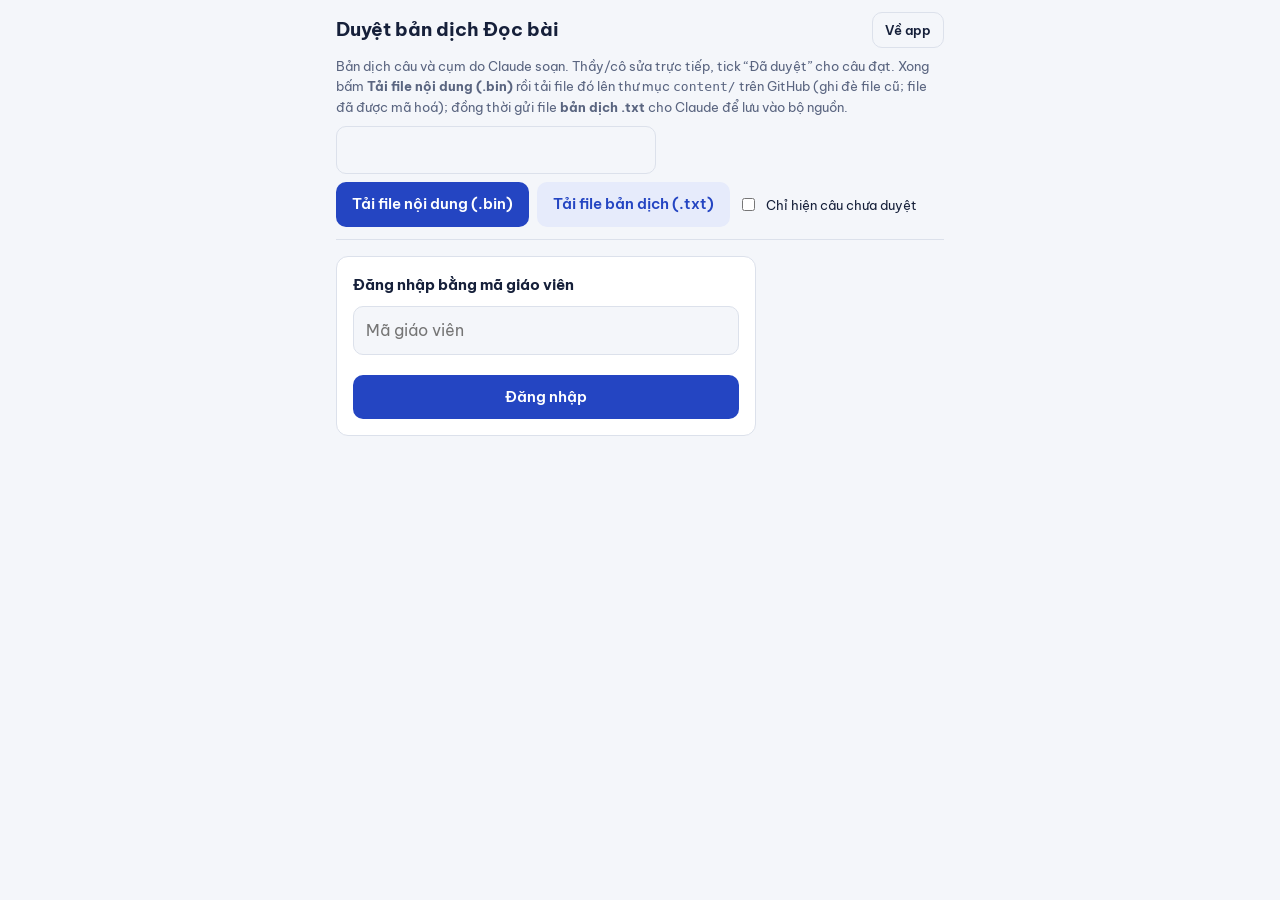
==== commit 9abeb1a5: "Add files via upload" ====
--- a/duyet.html
+++ b/duyet.html
@@ -23,29 +23,36 @@
 <div class="wrap">
   <div class="bar2">
     <div class="row"><h2 style="font-size:19px" class="grow">Duyệt bản dịch Đọc bài</h2><a class="btn ghost sm" href="index.html">Về app</a></div>
-    <p class="small muted" style="margin:0">Bản dịch câu và cụm do Claude soạn. Thầy/cô sửa trực tiếp, tick “Đã duyệt” cho câu đạt. Xong bấm <b>Tải file nội dung</b> rồi tải file đó lên thư mục <code>content/</code> trên GitHub (ghi đè file cũ); đồng thời gửi file <b>bản dịch .txt</b> cho Claude để lưu vào công cụ.</p>
+    <p class="small muted" style="margin:0">Bản dịch câu và cụm do Claude soạn. Thầy/cô sửa trực tiếp, tick “Đã duyệt” cho câu đạt. Xong bấm <b>Tải file nội dung (.bin)</b> rồi tải file đó lên thư mục <code>content/</code> trên GitHub (ghi đè file cũ; file đã được mã hoá); đồng thời gửi file <b>bản dịch .txt</b> cho Claude để lưu vào bộ nguồn.</p>
     <div class="row"><select class="input" id="unitSel" style="max-width:320px"></select><span class="small muted grow" id="stat"></span></div>
-    <div class="row"><button class="btn" type="button" id="dlJson">Tải file nội dung (.json)</button><button class="btn soft" type="button" id="dlTxt">Tải file bản dịch (.txt)</button><label class="row small"><input type="checkbox" id="onlyTodo"> Chỉ hiện câu chưa duyệt</label></div>
+    <div class="row"><button class="btn" type="button" id="dlJson">Tải file nội dung (.bin)</button><button class="btn soft" type="button" id="dlTxt">Tải file bản dịch (.txt)</button><label class="row small"><input type="checkbox" id="onlyTodo"> Chỉ hiện câu chưa duyệt</label></div>
   </div>
   <div id="list" class="sec"></div>
 </div>
 <div class="toast" id="toast" hidden></div>
+<script src="js/auth.js"></script>
 <script>
 const esc=s=>String(s??'').replace(/[&<>"]/g,c=>({'&':'&amp;','<':'&lt;','>':'&gt;','"':'&quot;'}[c]));
 let D=null, CAT=null;
 const KEY=id=>'v12-duyet-'+id;
 function toast(m){const t=document.getElementById('toast');t.textContent=m;t.hidden=false;setTimeout(()=>t.hidden=true,2500)}
 async function init(){
-  CAT=await (await fetch('content/catalog.json',{cache:'no-cache'})).json();
+  if(!Auth.supported()){document.getElementById('list').innerHTML='<div class="notice">Trình duyệt không hỗ trợ giải mã.</div>';return}
+  if(!(await Auth.restore())) return loginForm();
+  try{CAT=await fetchEnc('content/catalog.bin')}catch(e){if(e.kind==='key'){Auth.logout();return loginForm('Mã cũ không còn dùng được. Hãy nhập lại.')}throw e}
   const sel=document.getElementById('unitSel');
-  sel.innerHTML=CAT.parts.flatMap(p=>p.units.filter(u=>u.ready).map(u=>`<option value="${u.id}">Part ${p.part} · Unit ${u.unit} · ${esc(u.title)}</option>`)).join('');
+  sel.innerHTML=CAT.parts.flatMap(p=>p.units.filter(u=>u.ready).map(u=>`<option value="${u.id}">Part ${p.part} · Unit ${u.unit} · ${esc(u.title)}</option>`)).join('')+(CAT.topics||[]).filter(t=>t.ready).map(t=>`<option value="${t.id}">Tài liệu chủ đề · ${esc(t.title)}</option>`).join('');
   sel.onchange=()=>load(sel.value); load(sel.value);
   document.getElementById('onlyTodo').onchange=render;
-  document.getElementById('dlJson').onclick=()=>download(D.id+'.json',JSON.stringify(D),'application/json');
+  document.getElementById('dlJson').onclick=async()=>download(D.id+'.bin',await encJSON(D),'application/octet-stream');
   document.getElementById('dlTxt').onclick=()=>download(D.id+'.txt',toTxt(),'text/plain');
 }
+function loginForm(msg){
+  document.getElementById('list').innerHTML=`<form id="lf" class="panel" style="display:grid;gap:10px;max-width:420px"><b>Đăng nhập bằng mã giáo viên</b>${msg?`<div class="notice">${esc(msg)}</div>`:''}<input class="input" id="lc" placeholder="Mã giáo viên" autocapitalize="characters"><div id="le" class="small" style="color:var(--bad)"></div><button class="btn">Đăng nhập</button></form>`;
+  document.getElementById('lf').onsubmit=async e=>{e.preventDefault();const r=await Auth.login(document.getElementById('lc').value);if(!r.ok){document.getElementById('le').textContent=r.msg;return}init()};
+}
 async function load(id){
-  D=await (await fetch('content/'+id+'.json',{cache:'no-cache'})).json();
+  D=await fetchEnc('content/'+id+'.bin');
   try{const saved=JSON.parse(localStorage.getItem(KEY(id))||'null');if(saved&&saved.hash===D.contentHash)applySaved(saved.edits)}catch(e){}
   render();
 }
--- a/css/app.css
+++ b/css/app.css
@@ -244,3 +244,10 @@
 .clock{font-variant-numeric:tabular-nums;font-weight:700}
 .hist{display:grid;gap:4px;font-size:13px}
 .hist div{display:flex;justify-content:space-between;gap:8px;border-bottom:1px solid var(--line);padding:5px 0}
+.ansinfo{display:grid;gap:6px;font-size:14px;background:var(--paper);border-radius:10px;padding:10px 12px}
+.ansinfo .label{margin-right:4px}
+/* đăng nhập */
+body.locked .nav,body.locked .strip,body.locked #setBtn,body.locked .h1row svg{display:none}
+body.locked .top{border-bottom:0}
+.login{max-width:420px;margin:0 auto;padding-top:24px}
+.login h2{font-size:22px}
